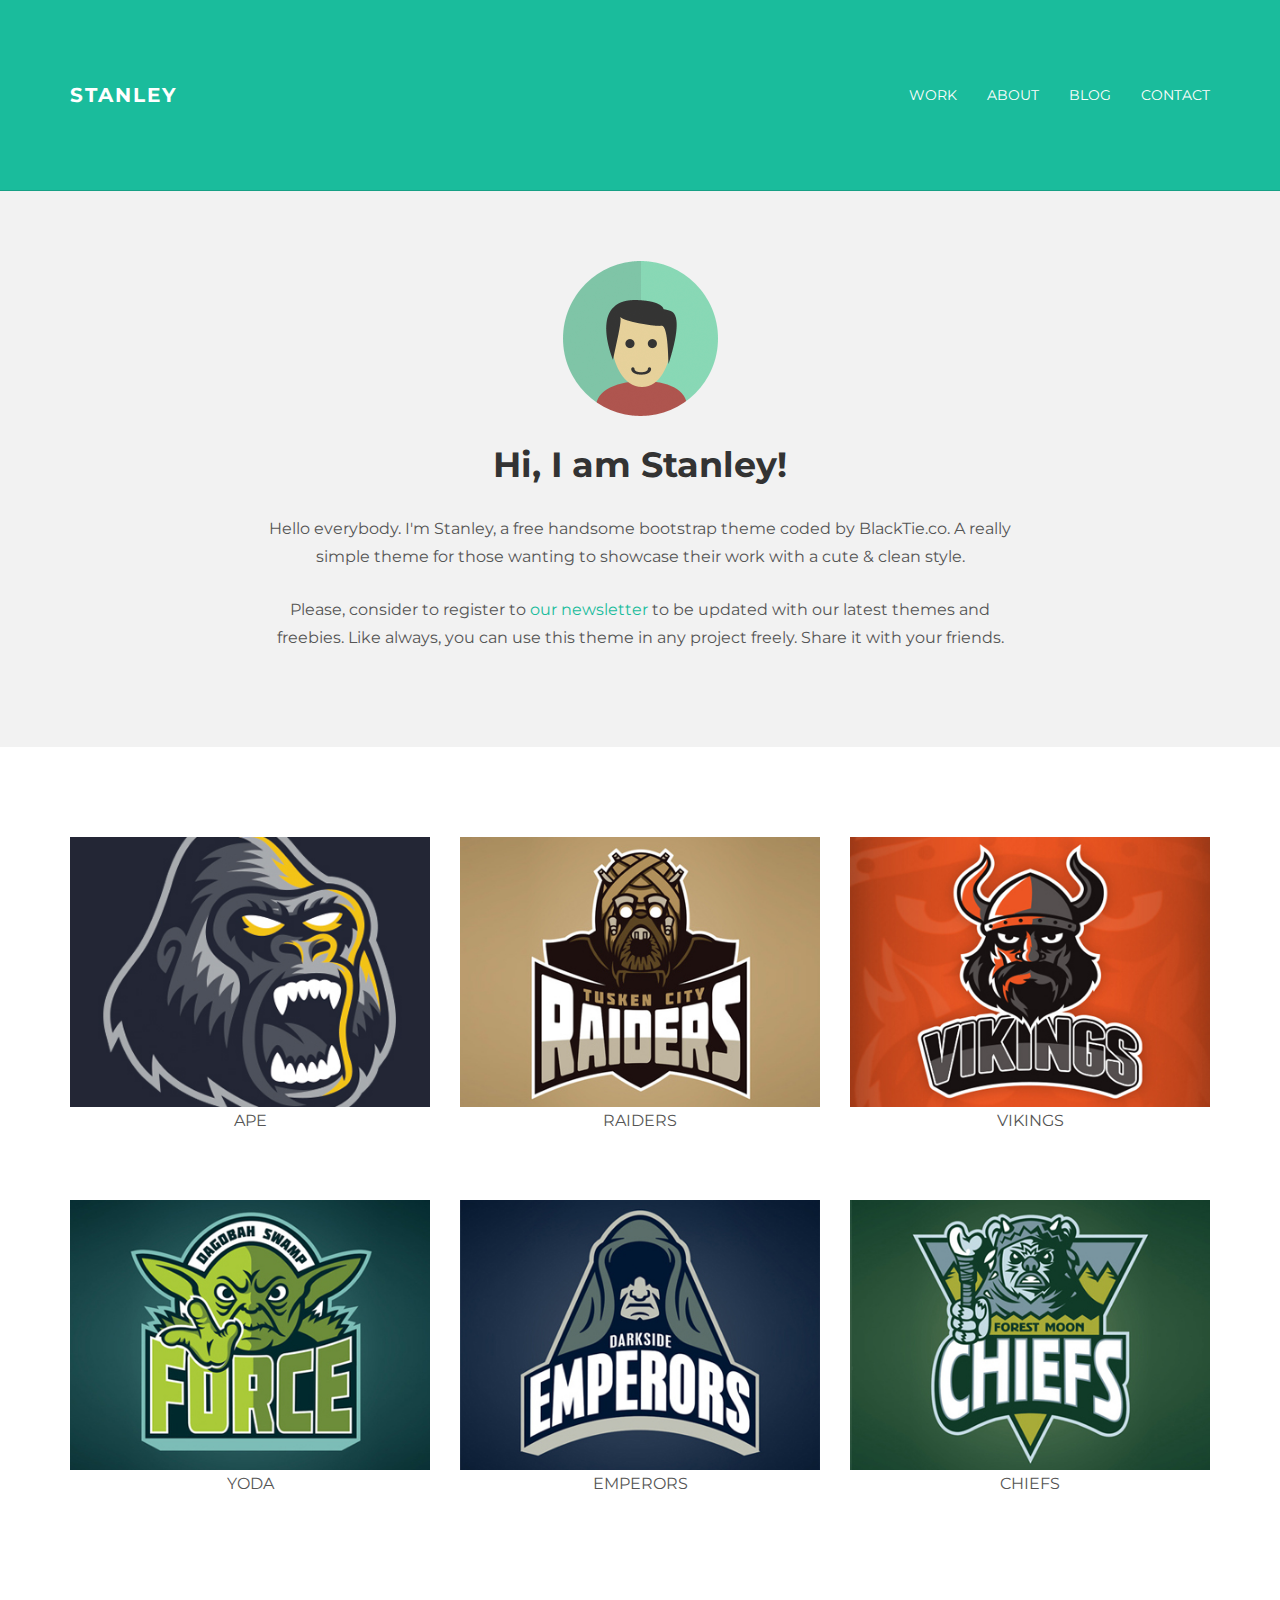
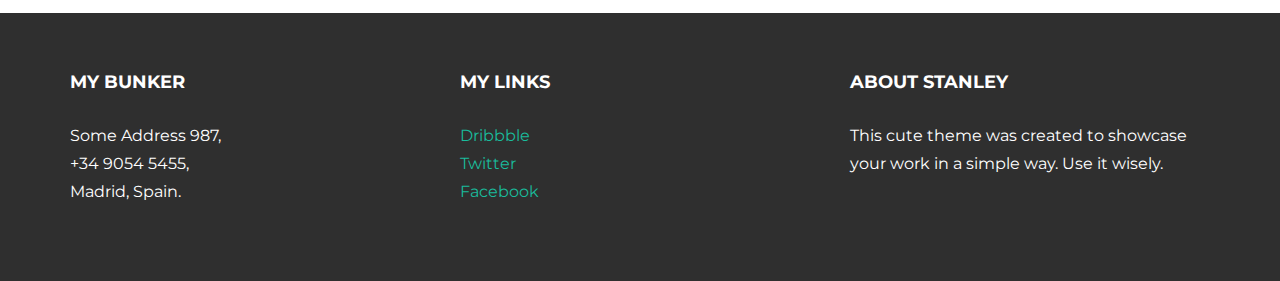
==== index.html @ f3349349 "Loading Template" ====
<!DOCTYPE html>
<html lang="en">
  <head>
    <meta charset="utf-8">
    <meta http-equiv="X-UA-Compatible" content="IE=edge">
    <meta name="viewport" content="width=device-width, initial-scale=1.0">
    <meta name="description" content="">
    <meta name="author" content="">
    <link rel="shortcut icon" href="../../docs-assets/ico/favicon.png">

    <title>STANLEY - Free Bootstrap Theme </title>

    <!-- Bootstrap core CSS -->
    <link href="assets/css/bootstrap.css" rel="stylesheet">


    <!-- Custom styles for this template -->
    <link href="assets/css/main.css" rel="stylesheet">

    <script src="https://code.jquery.com/jquery-1.10.2.min.js"></script>
    <script src="assets/js/hover.zoom.js"></script>
    <script src="assets/js/hover.zoom.conf.js"></script>

    <!-- HTML5 shim and Respond.js IE8 support of HTML5 elements and media queries -->
    <!--[if lt IE 9]>
      <script src="https://oss.maxcdn.com/libs/html5shiv/3.7.0/html5shiv.js"></script>
      <script src="https://oss.maxcdn.com/libs/respond.js/1.3.0/respond.min.js"></script>
    <![endif]-->
  </head>

  <body>

    <!-- Static navbar -->
    <div class="navbar navbar-inverse navbar-static-top">
      <div class="container">
        <div class="navbar-header">
          <button type="button" class="navbar-toggle" data-toggle="collapse" data-target=".navbar-collapse">
            <span class="icon-bar"></span>
            <span class="icon-bar"></span>
            <span class="icon-bar"></span>
          </button>
          <a class="navbar-brand" href="index.html">STANLEY</a>
        </div>
        <div class="navbar-collapse collapse">
          <ul class="nav navbar-nav navbar-right">
            <li><a href="work.html">Work</a></li>
            <li><a href="about.html">About</a></li>
            <li><a href="blog.html">Blog</a></li>
            <li><a href="contact.html">Contact</a></li>
          </ul>
        </div><!--/.nav-collapse -->
      </div>
    </div>

	<!-- +++++ Welcome Section +++++ -->
	<div id="ww">
	    <div class="container">
			<div class="row">
				<div class="col-lg-8 col-lg-offset-2 centered">
					<img src="assets/img/user.png" alt="Stanley">
					<h1>Hi, I am Stanley!</h1>
					<p>Hello everybody. I'm Stanley, a free handsome bootstrap theme coded by BlackTie.co. A really simple theme for those wanting to showcase their work with a cute & clean style.</p>
					<p>Please, consider to register to <a href="http://eepurl.com/IcgkX">our newsletter</a> to be updated with our latest themes and freebies. Like always, you can use this theme in any project freely. Share it with your friends.</p>
				
				</div><!-- /col-lg-8 -->
			</div><!-- /row -->
	    </div> <!-- /container -->
	</div><!-- /ww -->
	
	
	<!-- +++++ Projects Section +++++ -->
	
	<div class="container pt">
		<div class="row mt centered">	
			<div class="col-lg-4">
				<a class="zoom green" href="work01.html"><img class="img-responsive" src="assets/img/portfolio/port01.jpg" alt="" /></a>
				<p>APE</p>
			</div>
			<div class="col-lg-4">
				<a class="zoom green" href="work01.html"><img class="img-responsive" src="assets/img/portfolio/port02.jpg" alt="" /></a>
				<p>RAIDERS</p>
			</div>
			<div class="col-lg-4">
				<a class="zoom green" href="work01.html"><img class="img-responsive" src="assets/img/portfolio/port03.jpg" alt="" /></a>
				<p>VIKINGS</p>
			</div>
		</div><!-- /row -->
		<div class="row mt centered">	
			<div class="col-lg-4">
				<a class="zoom green" href="work01.html"><img class="img-responsive" src="assets/img/portfolio/port04.jpg" alt="" /></a>
				<p>YODA</p>
			</div>
			<div class="col-lg-4">
				<a class="zoom green" href="work01.html"><img class="img-responsive" src="assets/img/portfolio/port05.jpg" alt="" /></a>
				<p>EMPERORS</p>
			</div>
			<div class="col-lg-4">
				<a class="zoom green" href="work01.html"><img class="img-responsive" src="assets/img/portfolio/port06.jpg" alt="" /></a>
				<p>CHIEFS</p>
			</div>
		</div><!-- /row -->
	</div><!-- /container -->
	
	
	<!-- +++++ Footer Section +++++ -->
	
	<div id="footer">
		<div class="container">
			<div class="row">
				<div class="col-lg-4">
					<h4>My Bunker</h4>
					<p>
						Some Address 987,<br/>
						+34 9054 5455, <br/>
						Madrid, Spain.
					</p>
				</div><!-- /col-lg-4 -->
				
				<div class="col-lg-4">
					<h4>My Links</h4>
					<p>
						<a href="#">Dribbble</a><br/>
						<a href="#">Twitter</a><br/>
						<a href="#">Facebook</a>
					</p>
				</div><!-- /col-lg-4 -->
				
				<div class="col-lg-4">
					<h4>About Stanley</h4>
					<p>This cute theme was created to showcase your work in a simple way. Use it wisely.</p>
				</div><!-- /col-lg-4 -->
			
			</div>
		
		</div>
	</div>
	

    <!-- Bootstrap core JavaScript
    ================================================== -->
    <!-- Placed at the end of the document so the pages load faster -->
    <script src="assets/js/bootstrap.min.js"></script>
  </body>
</html>
---- assets/css/main.css ----
/*
 * Author: Carlos Alvarez
 * URL: http://alvarez.is
 *
 * Project Name: STANLEY - Free Bootstrap 3 Theme
 * Version: 1.0
 * URL: http://blacktie.co
 */

@import url(http://fonts.googleapis.com/css?family=Montserrat:400,700);

body {
  	background-color: #ffffff;
  	font-family: 'Montserrat', sans-serif;
    font-weight: 400;
    font-size: 14px;
    color: #555;

    -webkit-font-smoothing: antialiased;
    -webkit-overflow-scrolling: touch;
}

/* Titles */
h1, h2, h3, h4, h5, h6 {
	font-family: 'Montserrat', sans-serif;
    font-weight: 700;
    color: #333;
}

h1 {
	font-size: 35px;
	margin-top: 30px;
	margin-bottom: 30px;
}



/* Paragraph & Typographic */
p {
    line-height: 28px;
    margin-bottom: 25px;
    font-size: 16px;
}

.centered {
    text-align: center;
}

/* Links */
a {
    color: #1abc9c;
    word-wrap: break-word;

    -webkit-transition: color 0.1s ease-in, background 0.1s ease-in;
    -moz-transition: color 0.1s ease-in, background 0.1s ease-in;
    -ms-transition: color 0.1s ease-in, background 0.1s ease-in;
    -o-transition: color 0.1s ease-in, background 0.1s ease-in;
    transition: color 0.1s ease-in, background 0.1s ease-in;
}

a:hover,
a:focus {
    color: #7b7b7b;
    text-decoration: none;
    outline: 0;
}

a:before,
a:after {
    -webkit-transition: color 0.1s ease-in, background 0.1s ease-in;
    -moz-transition: color 0.1s ease-in, background 0.1s ease-in;
    -ms-transition: color 0.1s ease-in, background 0.1s ease-in;
    -o-transition: color 0.1s ease-in, background 0.1s ease-in;
    transition: color 0.1s ease-in, background 0.1s ease-in;
}

 hr {
    display: block;
    height: 1px;
    border: 0;
    border-top: 1px solid #ccc;
    margin: 1em 0;
    padding: 0;
}


.navbar {
	text-transform: uppercase;
	margin-bottom: 0px;
}

.navbar-inverse {
	padding-bottom: 70px;
	padding-top: 70px;
}

.navbar-inverse {
	background-color: #1abc9c;
	border-color: #16a085;
}

.navbar-inverse .navbar-nav > li > a {
	color: white;
}

.navbar-inverse .navbar-nav > li > a:hover {
	color: #222222;
}

.navbar-brand {
	font-weight: 700;
	font-size: 20px;
	letter-spacing: 2px;
}

.navbar-inverse .navbar-brand {
	color: white;
}

.navbar-inverse .navbar-toggle {
	border-color: transparent;
}

.progress-bar-theme {
  background-color: #1abc9c;
}


/* Helpers */

.mt {
	margin-top: 40px;
	margin-bottom: 40px;
}

.pt {
	padding-top: 50px;
	padding-bottom: 50px;
}


/* +++++ WRAP SECTIONS +++++ */

#ww {
	padding-top: 70px;
	padding-bottom: 70px;
	background-color: #f2f2f2;
}


#footer {
	background-color: #2f2f2f;
	padding-top: 50px;
	padding-bottom: 50px; 
}

#footer p {
	color: white;
}

#footer h4 {
	color: white;
	text-transform: uppercase;
	padding-bottom: 20px;
}


/* +++++ Color Wraps / Blog Page +++++ */

#grey {
	padding-top: 60px;
	padding-bottom: 60px;
	background-color: #f2f2f2;
}

#white {
	padding-top: 60px;
	padding-bottom: 60px;
	background-color: #ffffff;
}



/* Blog Date*/
bd {
	font-size: 12px;
	text-transform: uppercase;
	color: #d2d2d2;
	font-weight: 700;
}

/* Blog Author*/
ba {
	font-size: 12px;
	text-transform: uppercase;
}

/* Blog Quote */
.bq {
	font-size: 22px;
	padding-top: 30px;
}

/* Blog Tags */
bt {
	font-size: 12px;
}

/* ================== PORTFOLIO IMAGES HOVER EFFECT ================== */
/* Effects also are controled by hover.zoom.js */
.zoom { 
    display:block; 
    position:relative; 
    overflow:hidden; 
    background:transparent url(../img/loader.gif) no-repeat center;
}


    .zoomOverlay {
        position:absolute;
        top:0; left:0;
        bottom:0; right:0;
        display:none;
        background-image:url(../img/zoom.png);
        background-repeat:no-repeat;
        background-position:center;
    }

.zoom2 {
	opacity: 1;
}

.zoom2:hover {
	opacity: 0.5;
}

/* glyphicon Configuration */

.glyphicon {
	font-size: 40px;
	color: #1abc9c;
}
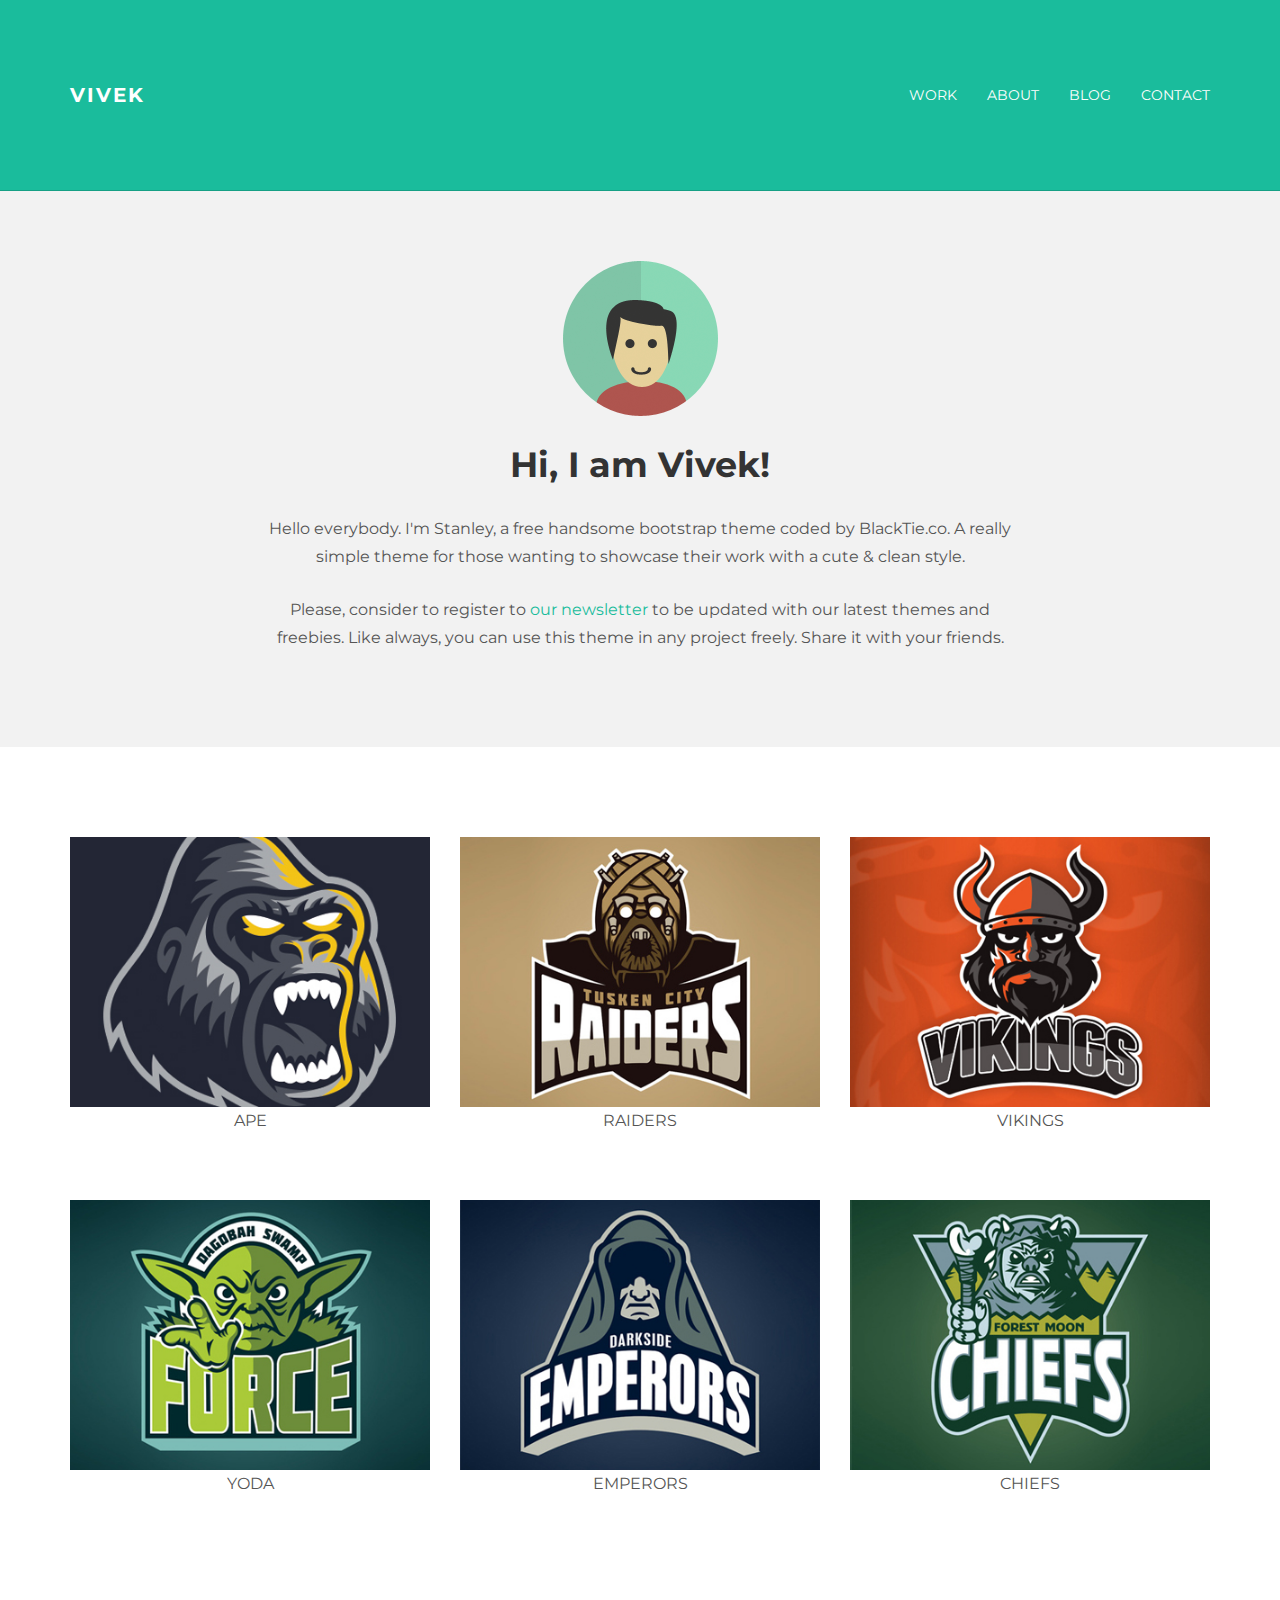
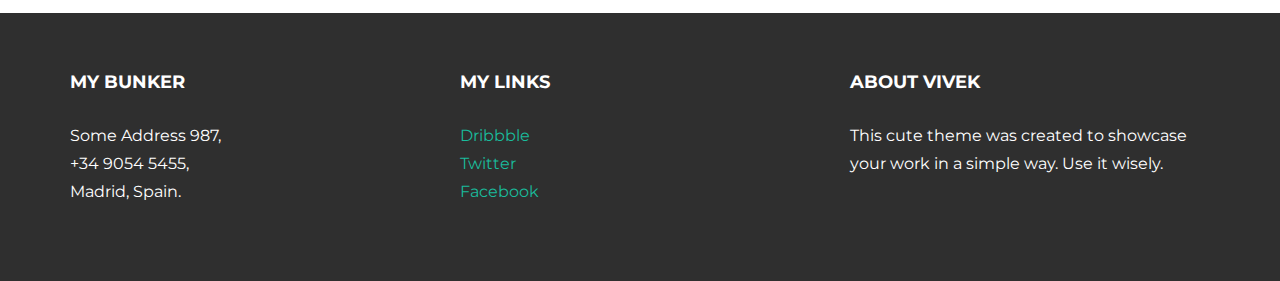
==== commit ac54b5ee: "Update Name" ====
--- a/index.html
+++ b/index.html
@@ -1,4 +1,4 @@
-<!DOCTYPE html>
+﻿<!DOCTYPE html>
 <html lang="en">
   <head>
     <meta charset="utf-8">
@@ -8,7 +8,7 @@
     <meta name="author" content="">
     <link rel="shortcut icon" href="../../docs-assets/ico/favicon.png">
 
-    <title>STANLEY - Free Bootstrap Theme </title>
+    <title>Vivek Pawar</title>
 
     <!-- Bootstrap core CSS -->
     <link href="assets/css/bootstrap.css" rel="stylesheet">
@@ -39,7 +39,7 @@
             <span class="icon-bar"></span>
             <span class="icon-bar"></span>
           </button>
-          <a class="navbar-brand" href="index.html">STANLEY</a>
+          <a class="navbar-brand" href="index.html">Vivek</a>
         </div>
         <div class="navbar-collapse collapse">
           <ul class="nav navbar-nav navbar-right">
@@ -58,7 +58,7 @@
 			<div class="row">
 				<div class="col-lg-8 col-lg-offset-2 centered">
 					<img src="assets/img/user.png" alt="Stanley">
-					<h1>Hi, I am Stanley!</h1>
+					<h1>Hi, I am Vivek!</h1>
 					<p>Hello everybody. I'm Stanley, a free handsome bootstrap theme coded by BlackTie.co. A really simple theme for those wanting to showcase their work with a cute & clean style.</p>
 					<p>Please, consider to register to <a href="http://eepurl.com/IcgkX">our newsletter</a> to be updated with our latest themes and freebies. Like always, you can use this theme in any project freely. Share it with your friends.</p>
 				
@@ -126,7 +126,7 @@
 				</div><!-- /col-lg-4 -->
 				
 				<div class="col-lg-4">
-					<h4>About Stanley</h4>
+					<h4>About Vivek</h4>
 					<p>This cute theme was created to showcase your work in a simple way. Use it wisely.</p>
 				</div><!-- /col-lg-4 -->
 			
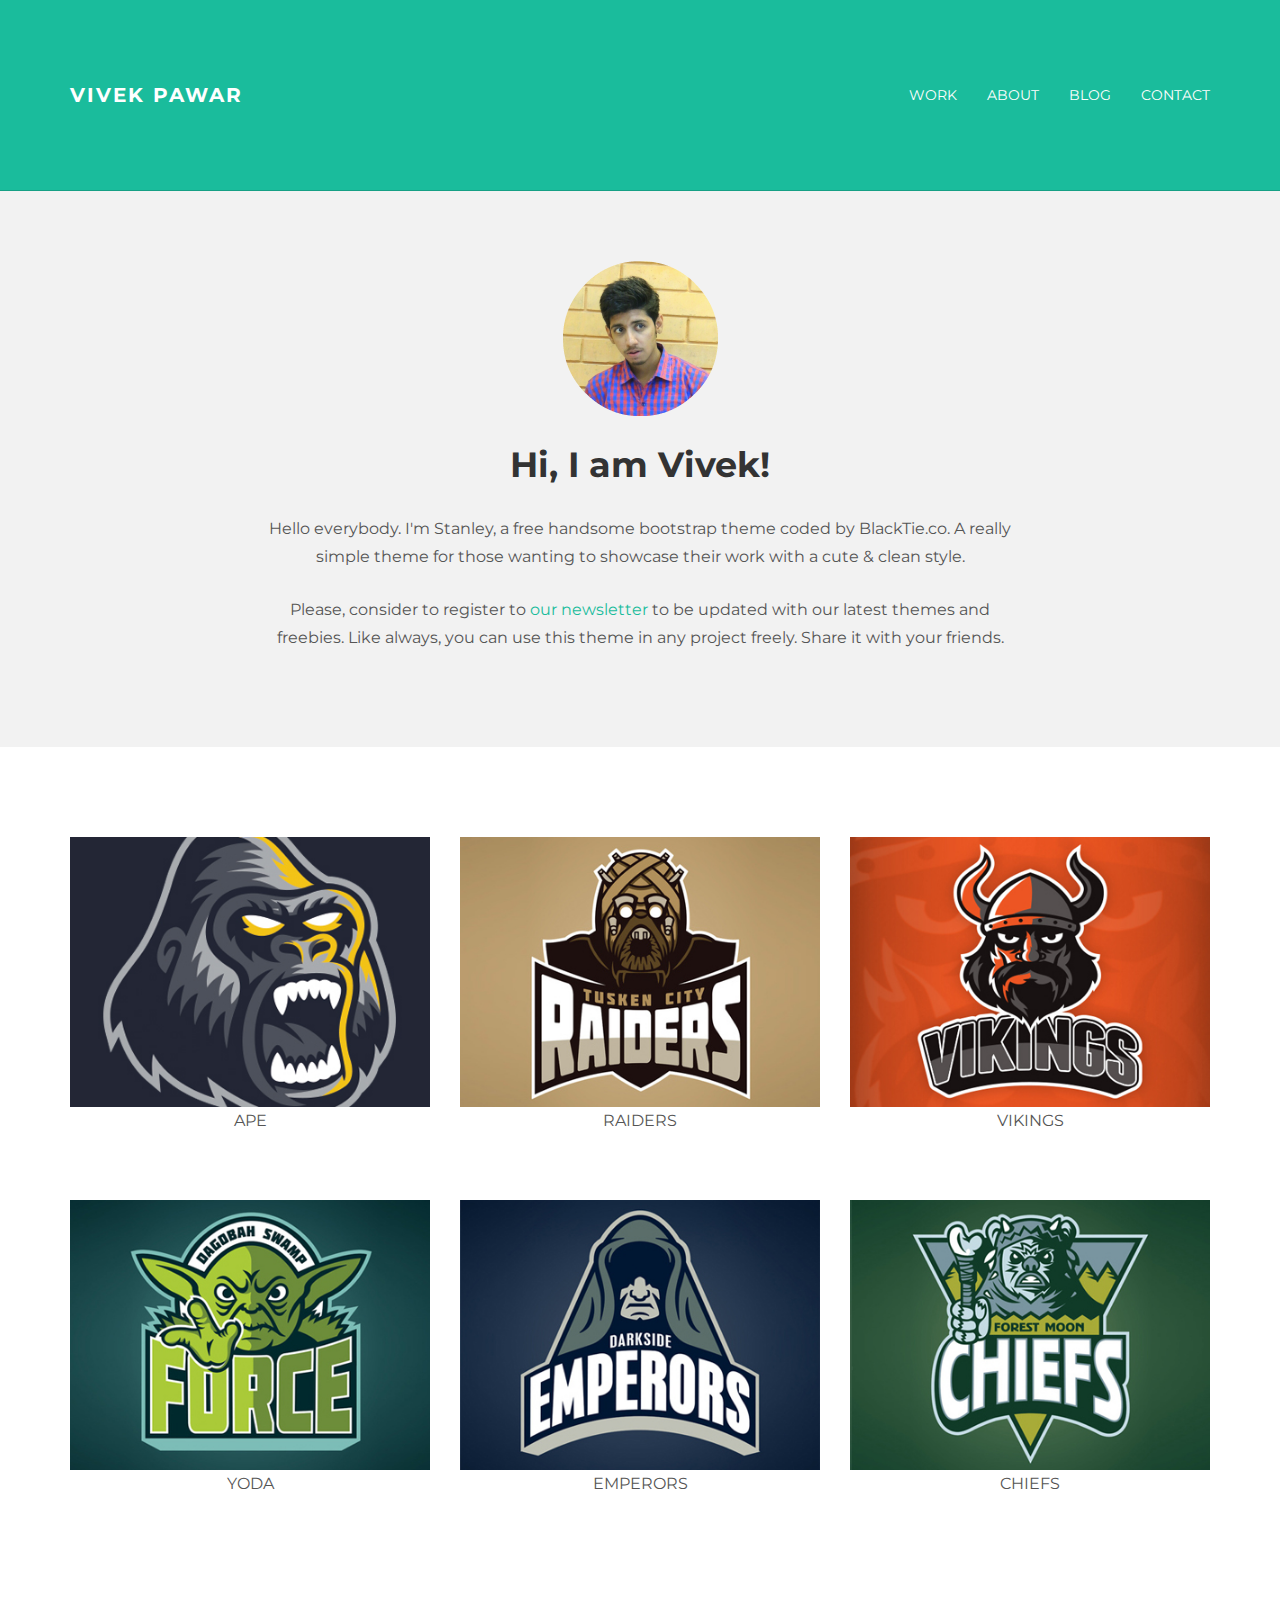
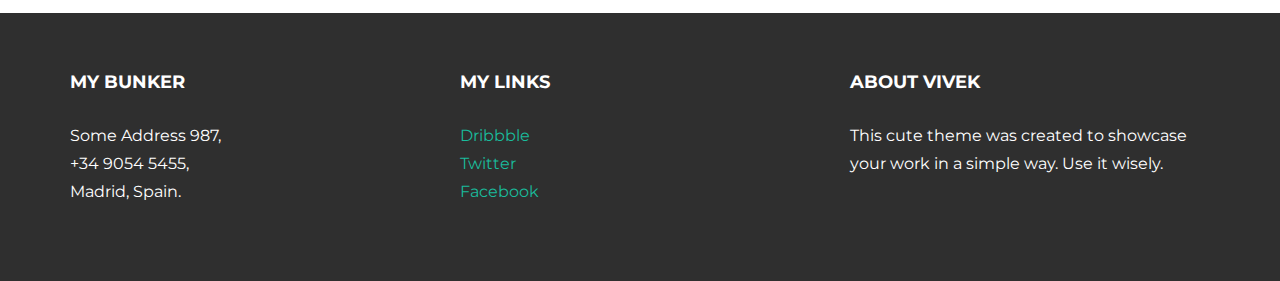
==== commit 6adf2417: "Small Changes" ====
--- a/index.html
+++ b/index.html
@@ -39,7 +39,7 @@
             <span class="icon-bar"></span>
             <span class="icon-bar"></span>
           </button>
-          <a class="navbar-brand" href="index.html">Vivek</a>
+          <a class="navbar-brand" href="index.html">Vivek Pawar</a>
         </div>
         <div class="navbar-collapse collapse">
           <ul class="nav navbar-nav navbar-right">
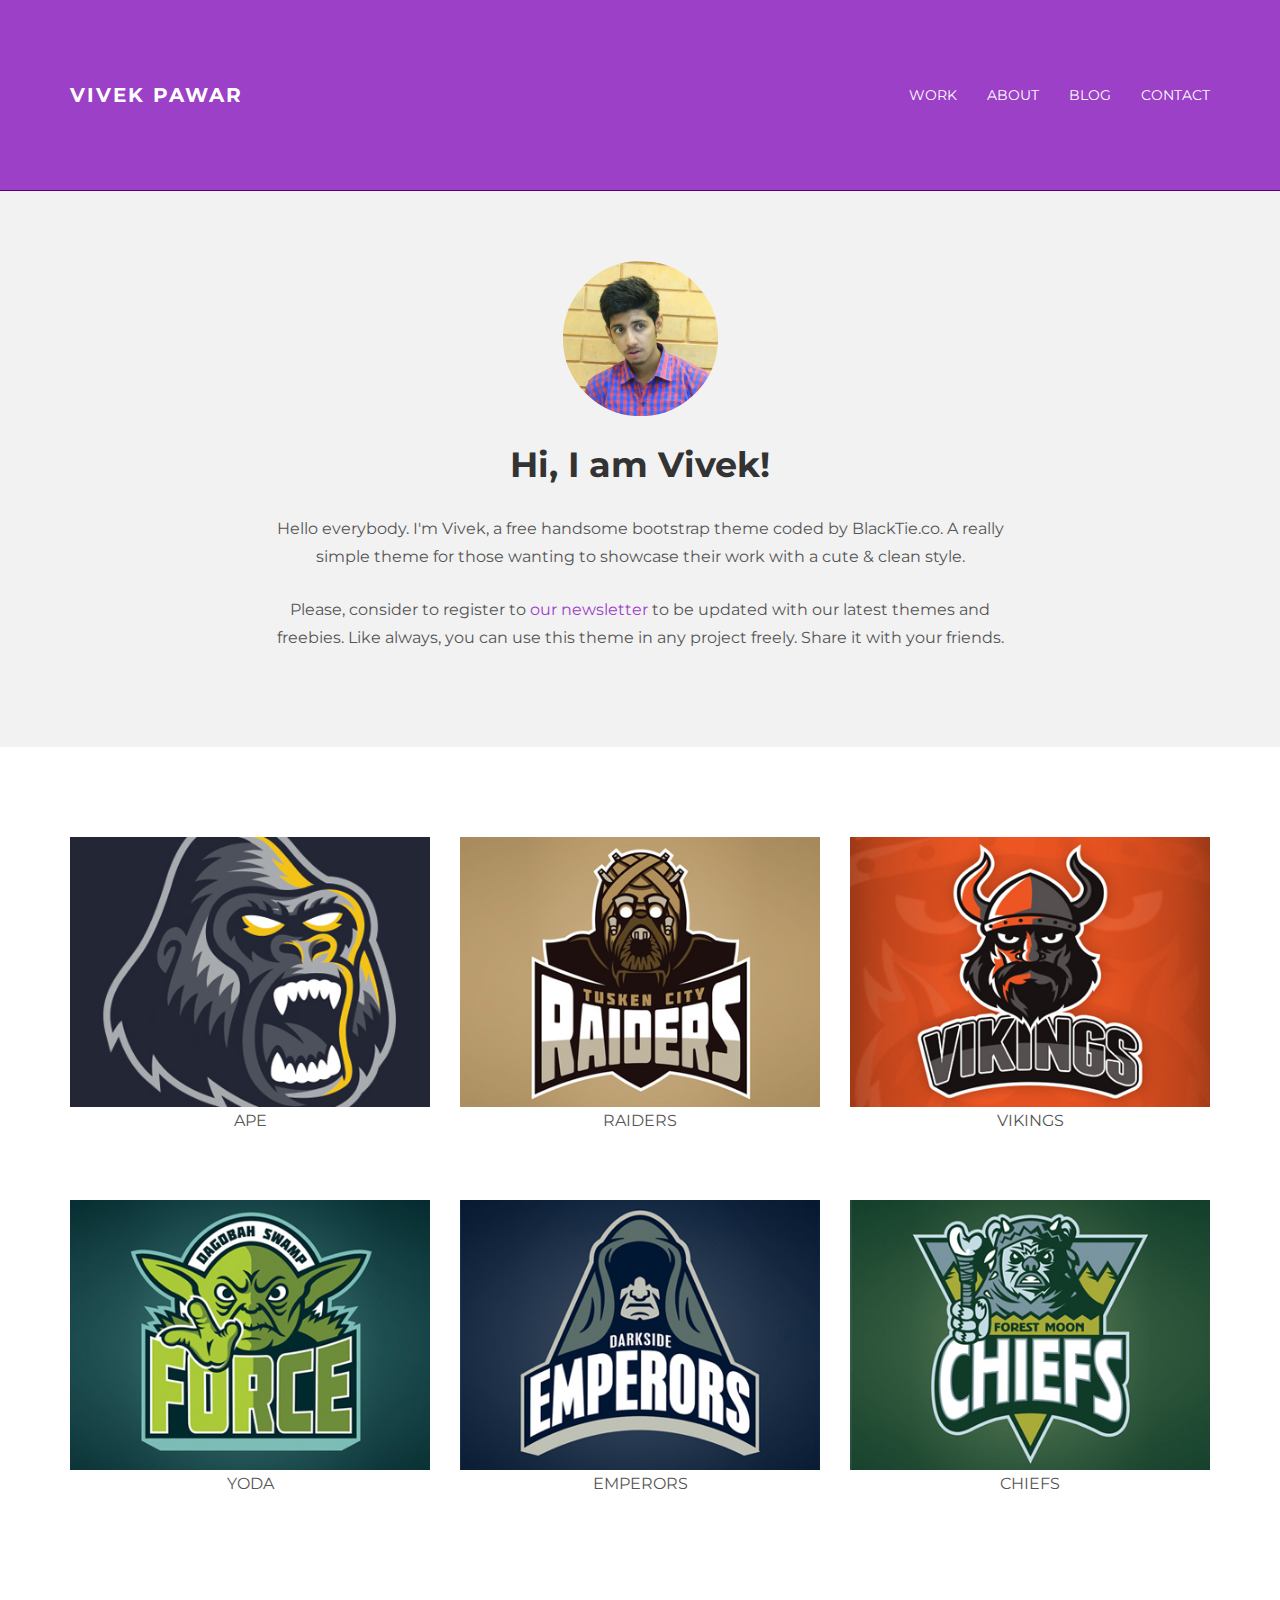
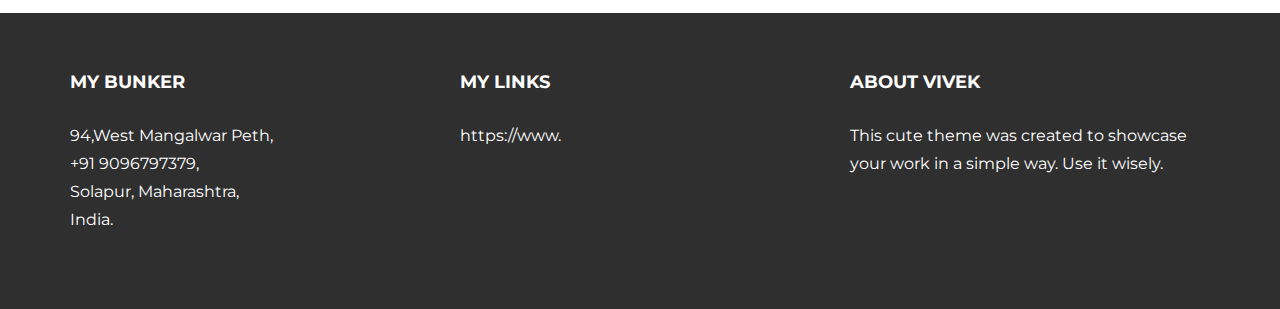
==== commit 64bb61e6: "updated names n all" ====
--- a/index.html
+++ b/index.html
@@ -57,9 +57,9 @@
 	    <div class="container">
 			<div class="row">
 				<div class="col-lg-8 col-lg-offset-2 centered">
-					<img src="assets/img/user.png" alt="Stanley">
+					<img src="assets/img/user.png" alt="Vivek">
 					<h1>Hi, I am Vivek!</h1>
-					<p>Hello everybody. I'm Stanley, a free handsome bootstrap theme coded by BlackTie.co. A really simple theme for those wanting to showcase their work with a cute & clean style.</p>
+					<p>Hello everybody. I'm Vivek, a free handsome bootstrap theme coded by BlackTie.co. A really simple theme for those wanting to showcase their work with a cute & clean style.</p>
 					<p>Please, consider to register to <a href="http://eepurl.com/IcgkX">our newsletter</a> to be updated with our latest themes and freebies. Like always, you can use this theme in any project freely. Share it with your friends.</p>
 				
 				</div><!-- /col-lg-8 -->
@@ -110,18 +110,17 @@
 				<div class="col-lg-4">
 					<h4>My Bunker</h4>
 					<p>
-						Some Address 987,<br/>
-						+34 9054 5455, <br/>
-						Madrid, Spain.
+						94,West Mangalwar Peth,<br/>
+						+91 9096797379, <br/>
+						Solapur, Maharashtra,<br />
+                        India.
 					</p>
 				</div><!-- /col-lg-4 -->
 				
 				<div class="col-lg-4">
 					<h4>My Links</h4>
 					<p>
-						<a href="#">Dribbble</a><br/>
-						<a href="#">Twitter</a><br/>
-						<a href="#">Facebook</a>
+						https://www.
 					</p>
 				</div><!-- /col-lg-4 -->
 				
--- a/assets/css/main.css
+++ b/assets/css/main.css
@@ -2,7 +2,7 @@
  * Author: Carlos Alvarez
  * URL: http://alvarez.is
  *
- * Project Name: STANLEY - Free Bootstrap 3 Theme
+ * Project Name: Vivek - Free Bootstrap 3 Theme
  * Version: 1.0
  * URL: http://blacktie.co
  */
@@ -48,7 +48,7 @@
 
 /* Links */
 a {
-    color: #1abc9c;
+    color: #9c40c7;
     word-wrap: break-word;
 
     -webkit-transition: color 0.1s ease-in, background 0.1s ease-in;
@@ -95,8 +95,8 @@
 }
 
 .navbar-inverse {
-	background-color: #1abc9c;
-	border-color: #16a085;
+	background-color: #9c40c7;
+	border-color: #520178;
 }
 
 .navbar-inverse .navbar-nav > li > a {
@@ -122,7 +122,7 @@
 }
 
 .progress-bar-theme {
-  background-color: #1abc9c;
+  background-color: #9c40c7;
 }
 
 
@@ -238,5 +238,5 @@
 
 .glyphicon {
 	font-size: 40px;
-	color: #1abc9c;
+	color: #9c40c7;
 }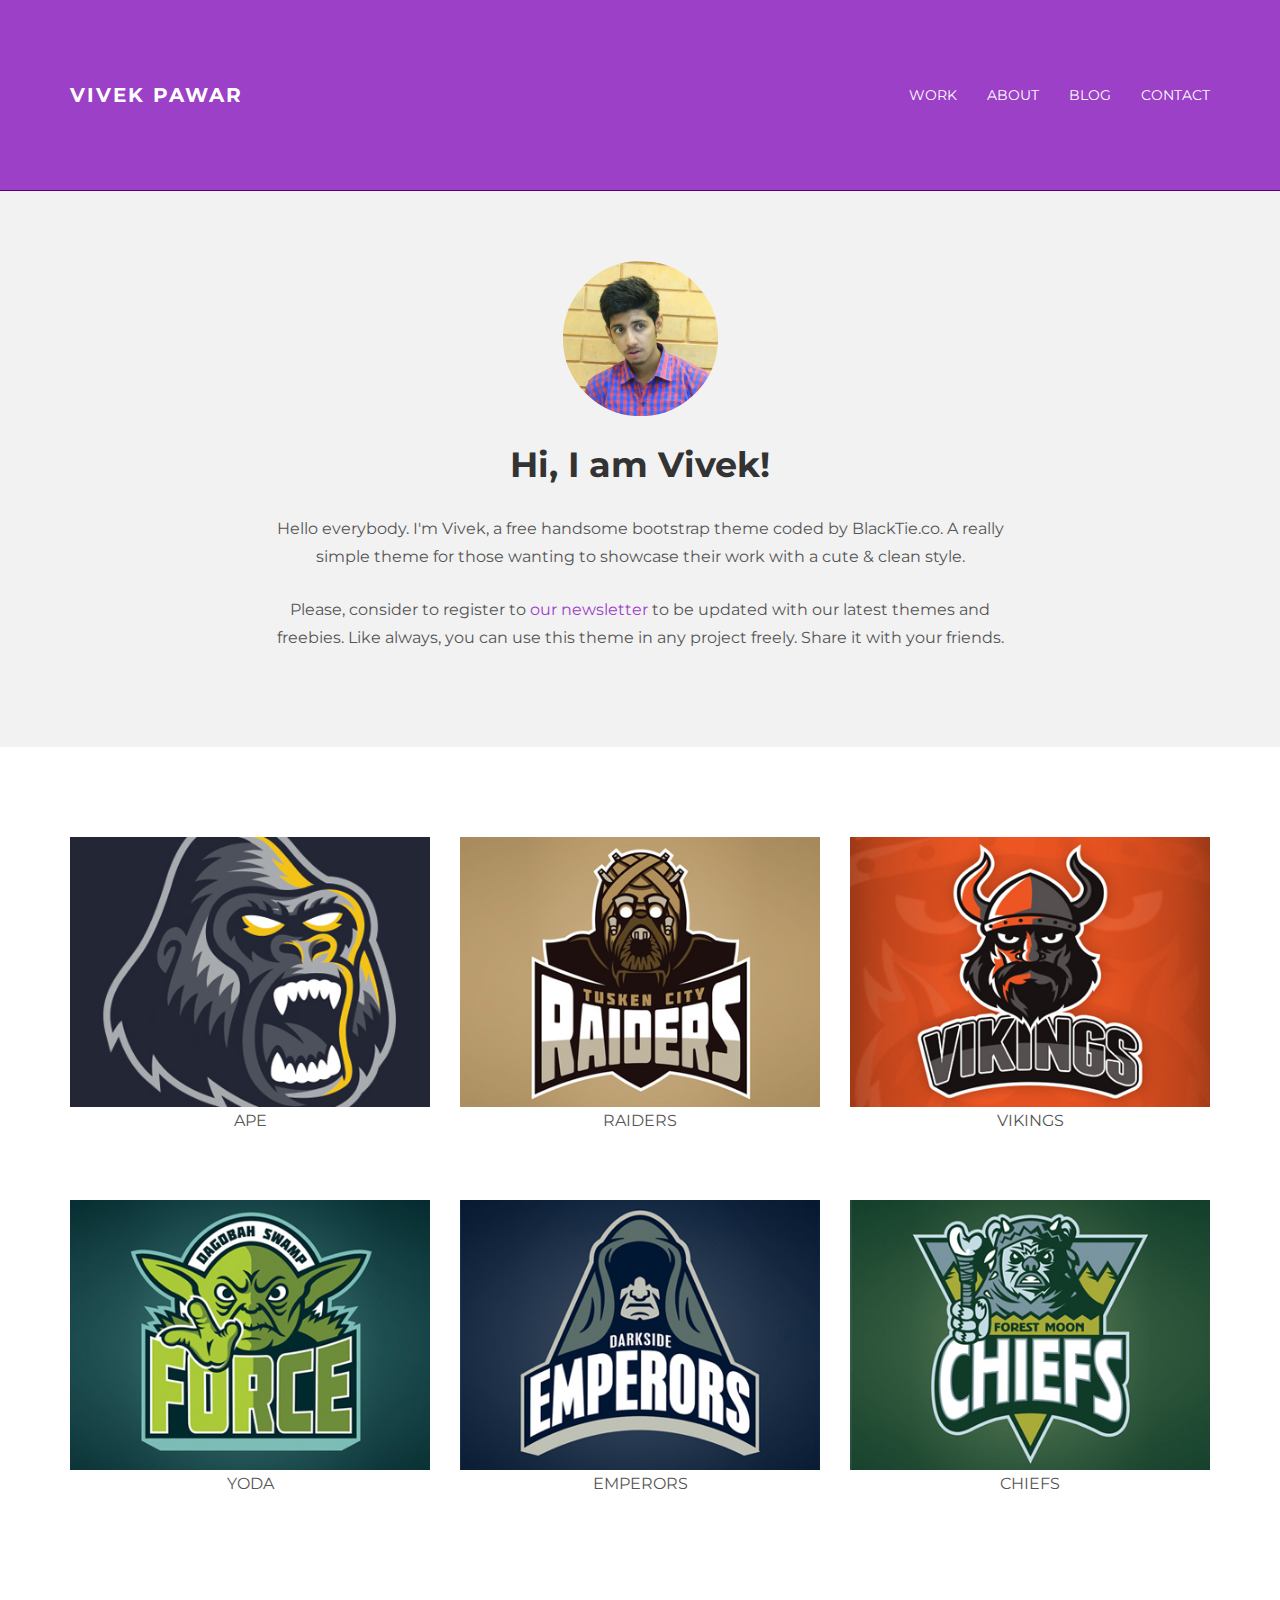
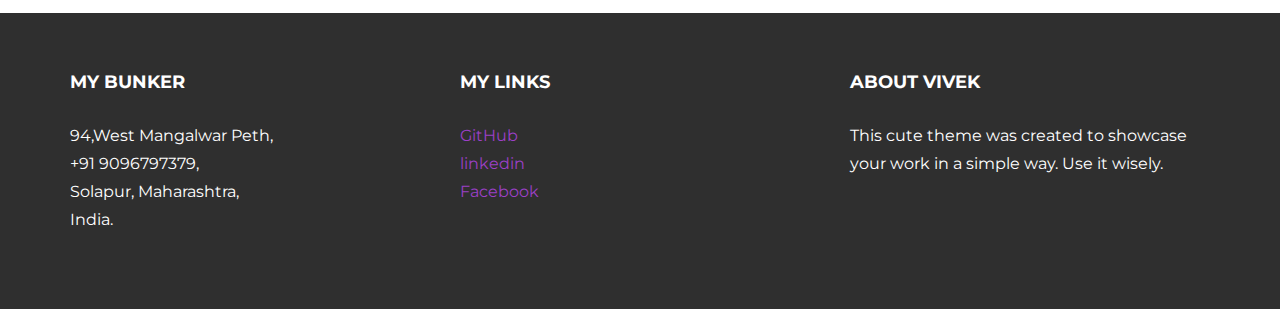
==== commit 0461ed9c: "index changes" ====
--- a/index.html
+++ b/index.html
@@ -120,7 +120,9 @@
 				<div class="col-lg-4">
 					<h4>My Links</h4>
 					<p>
-						https://www.
+                        <a target="_blank" href="https://github.com/iamvivekpawar">GitHub</a><br />
+                        <a target="_blank" href="http://in.linkedin.com/in/iamvivek">linkedin</a><br />
+                        <a target="_blank" href="https://www.facebook.com/pawarvk">Facebook</a>
 					</p>
 				</div><!-- /col-lg-4 -->
 				
